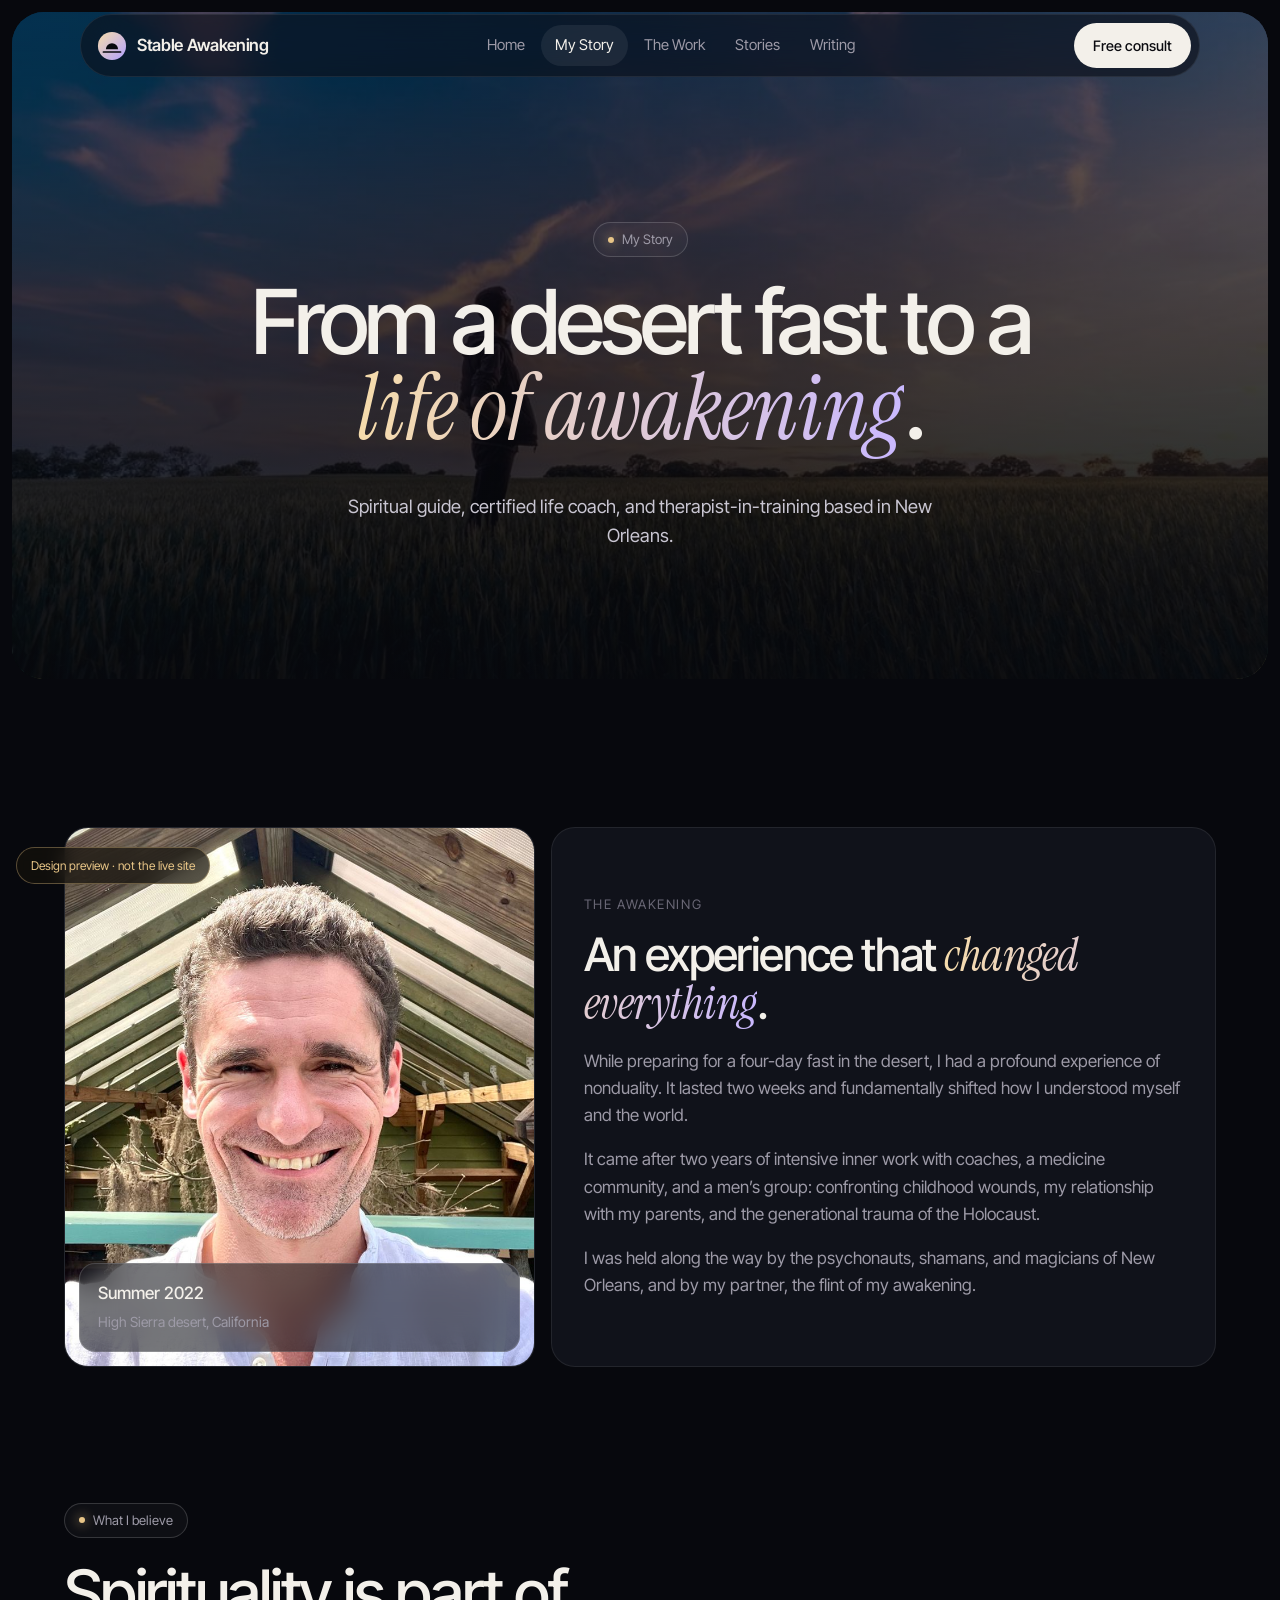
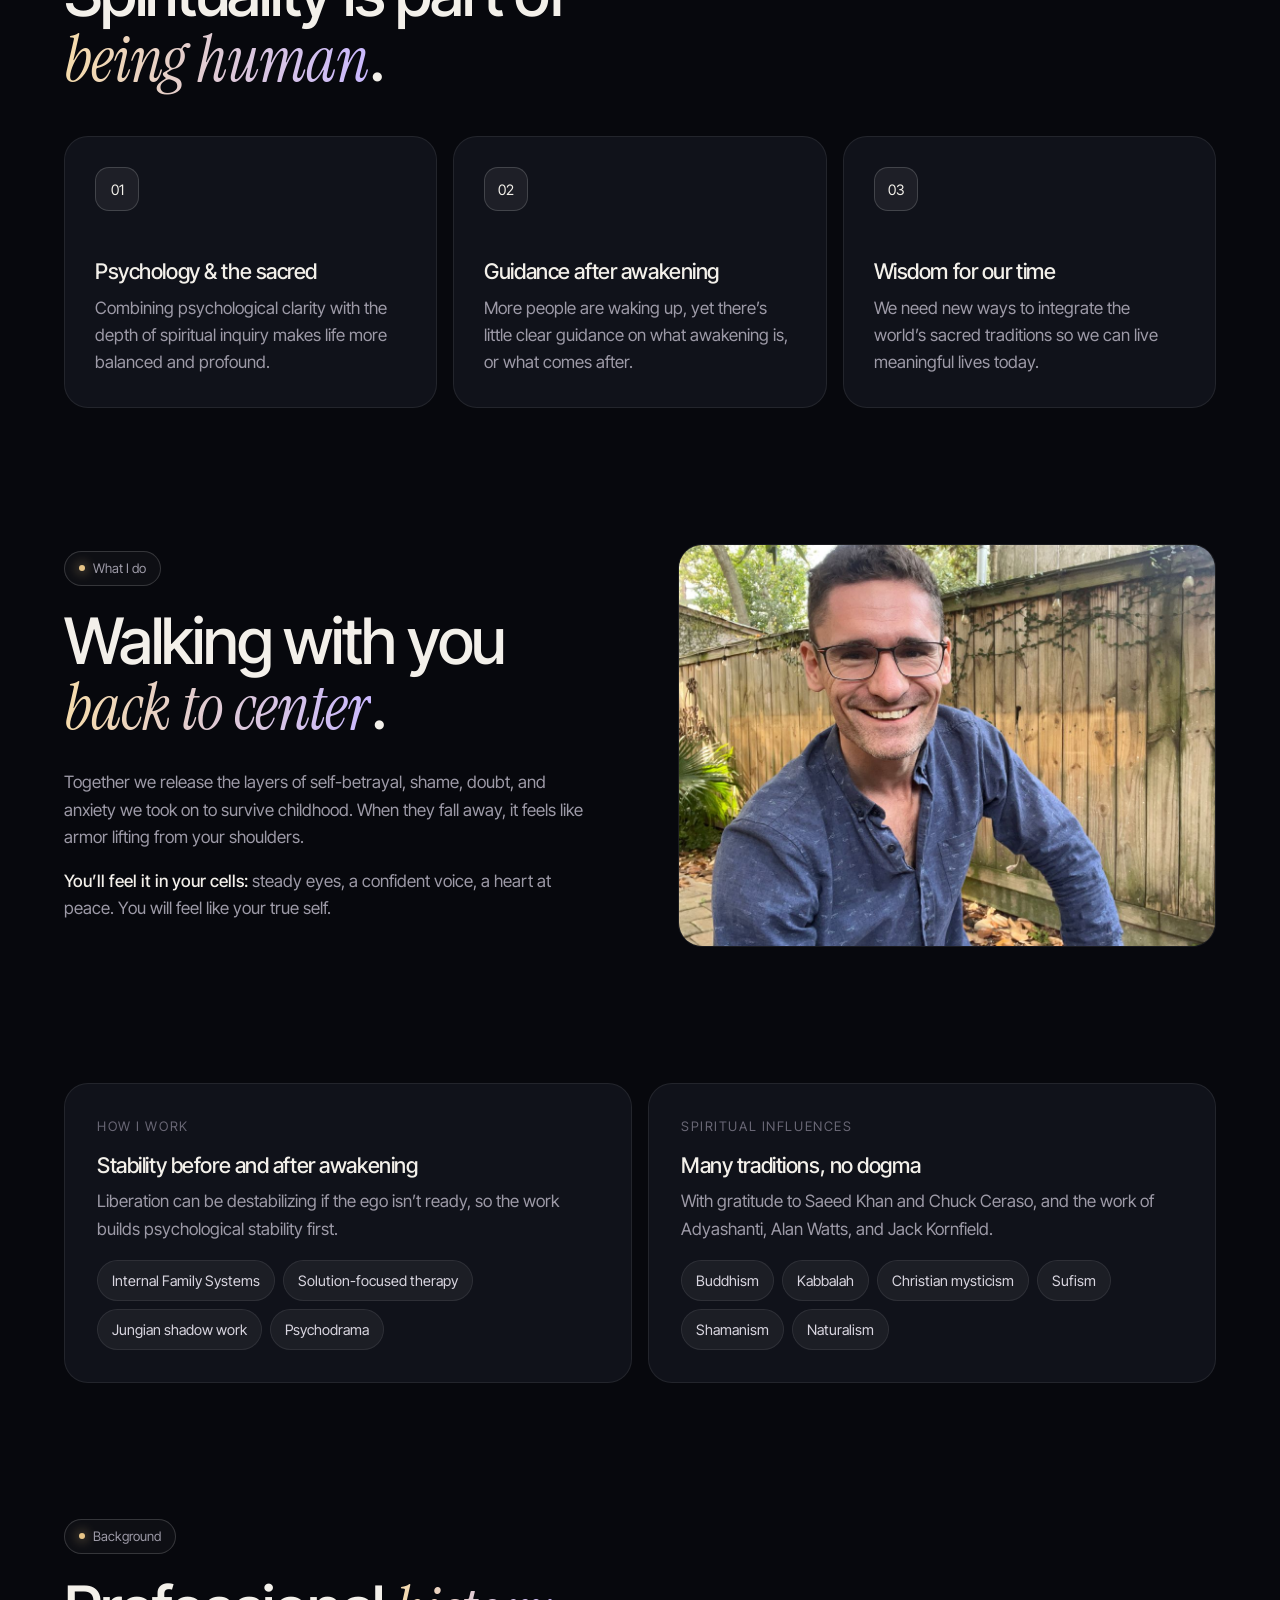
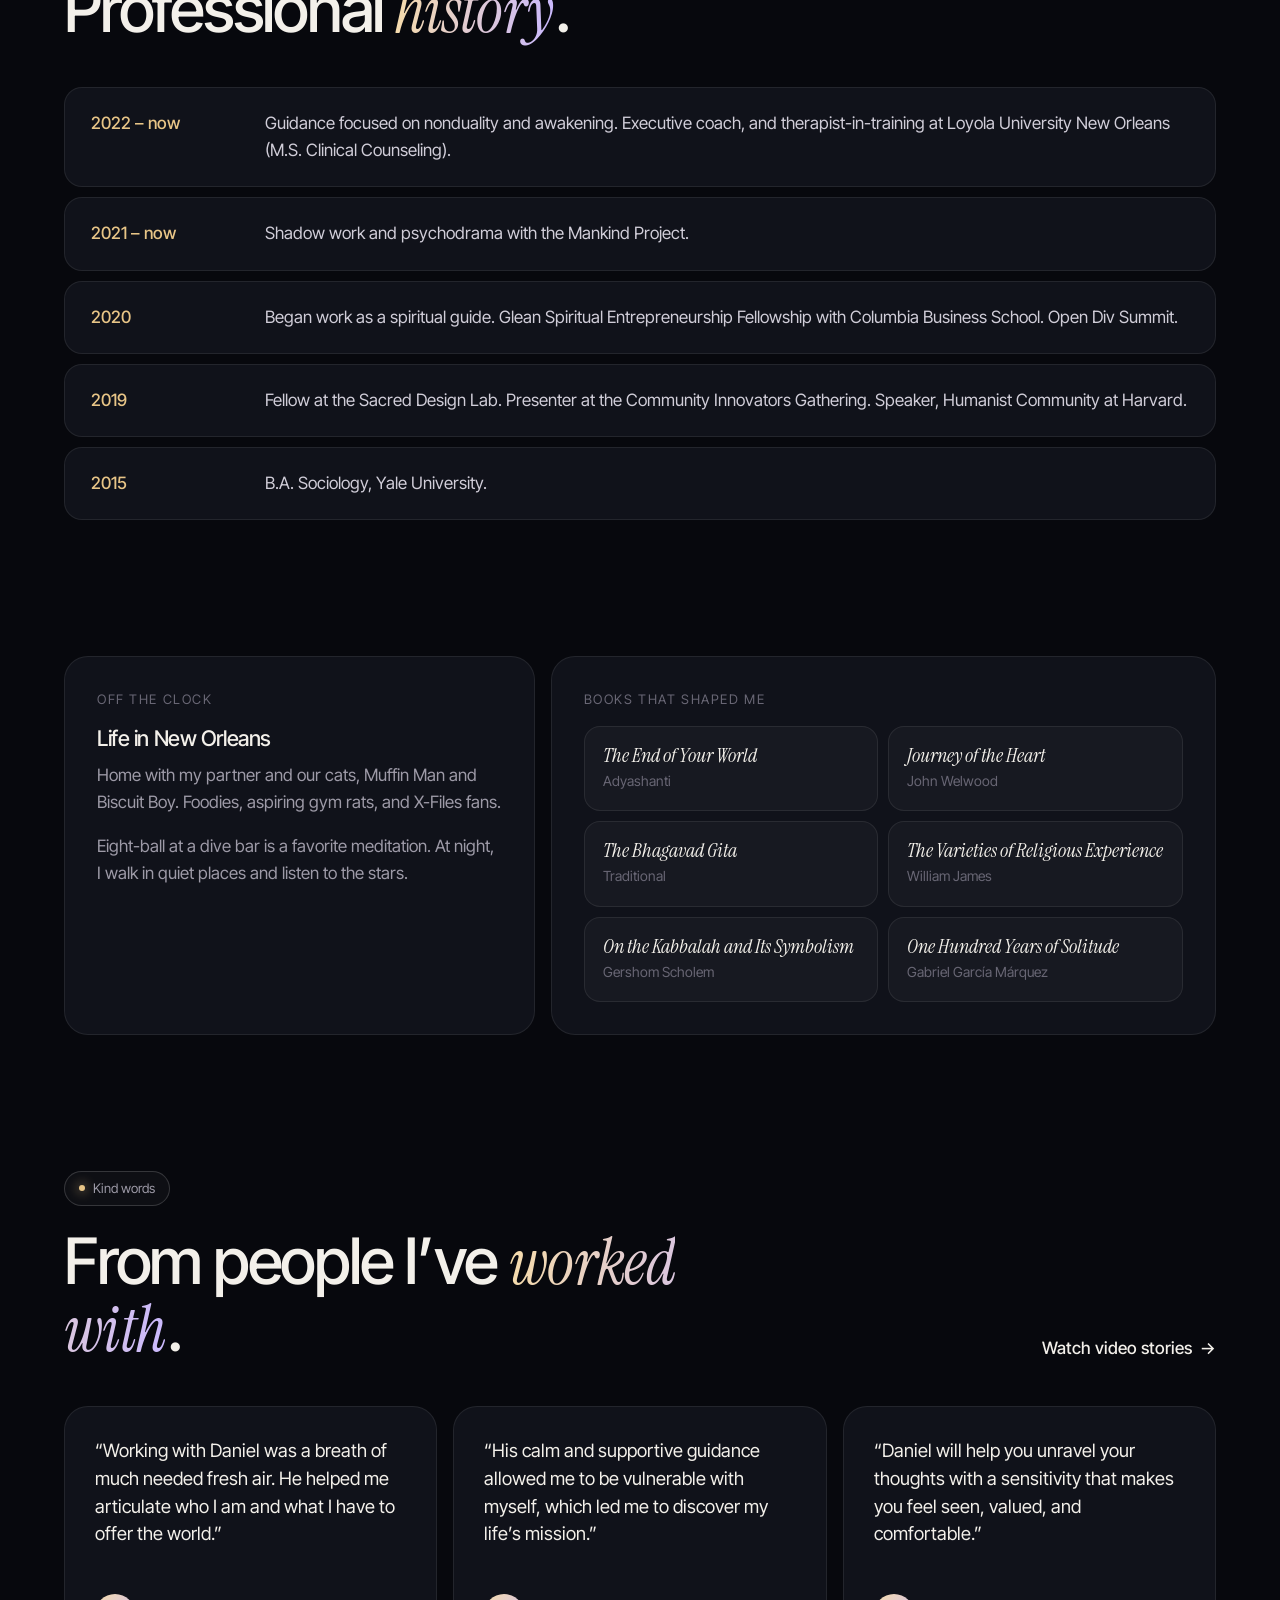
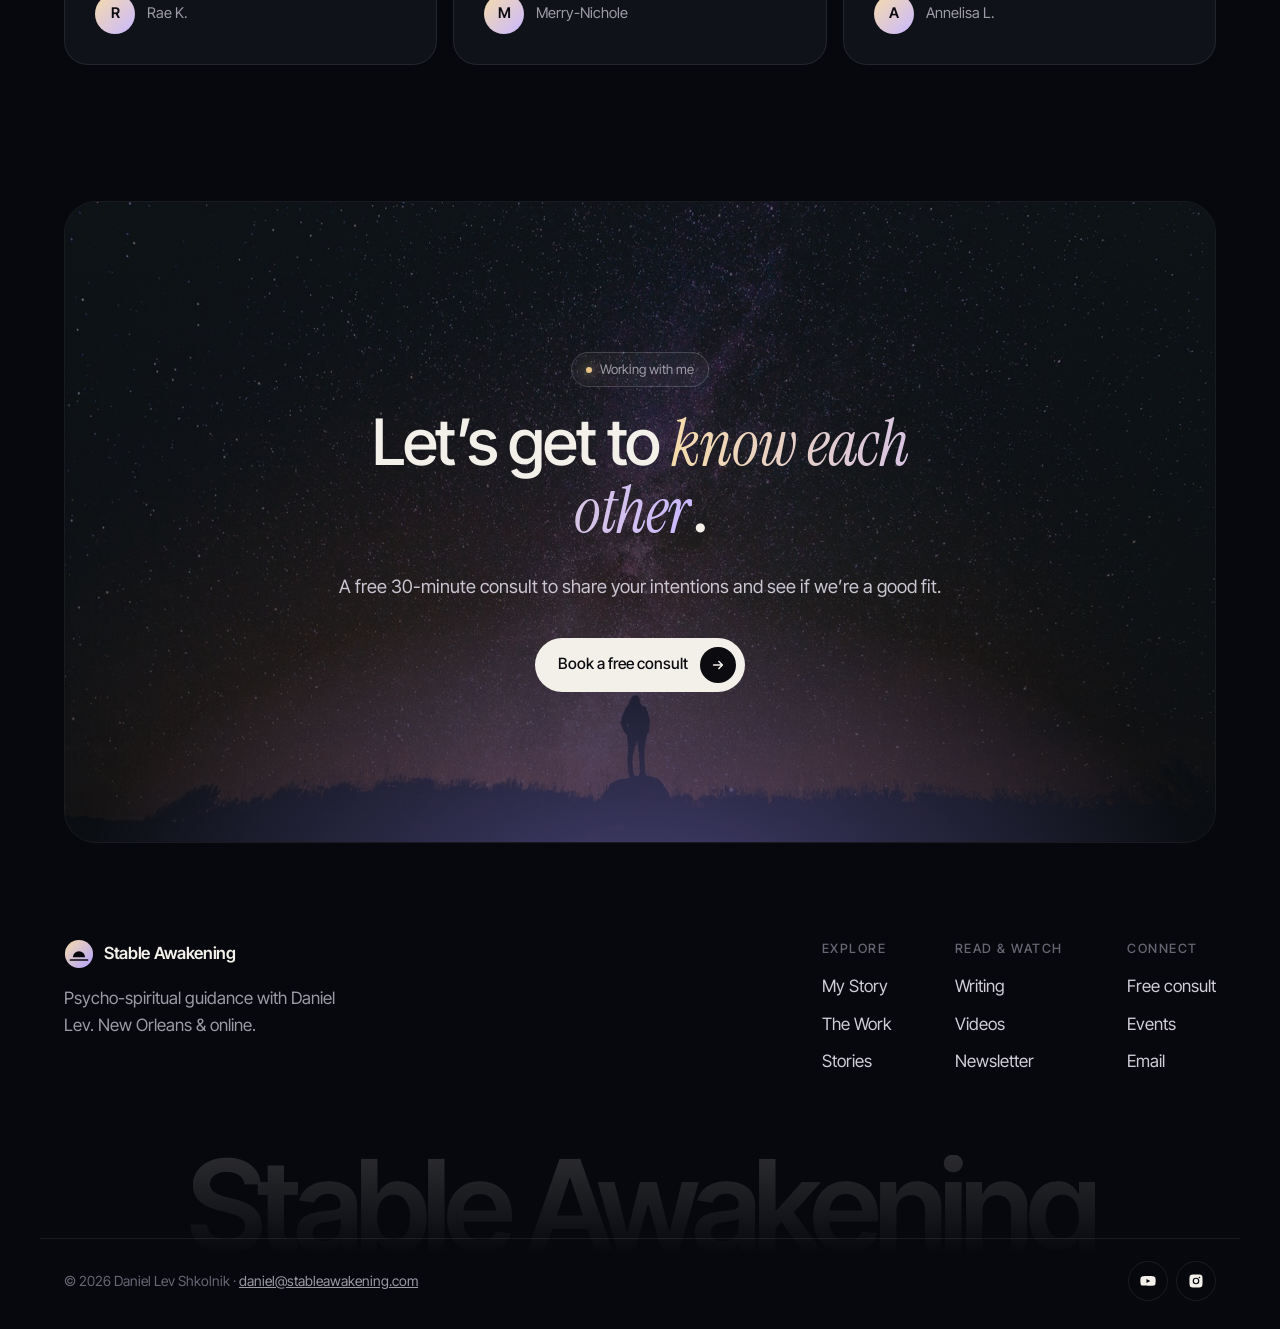
==== about.html @ c0b28ef3 "Stable Awakening redesign preview Co-Authored-By: Claude Opus 5 <noreply@anthropic.com>" ====
<!doctype html>
<html lang="en">
<head>
  <meta charset="utf-8">
  <meta name="viewport" content="width=device-width, initial-scale=1">
  <meta name="robots" content="noindex, nofollow">
  <title>My Story | Stable Awakening</title>
  <meta name="description" content="Daniel Lev’s path to awakening, what he believes, and how he works.">
  <link rel="icon" href="logo.svg" type="image/svg+xml">
  <link rel="preconnect" href="https://fonts.googleapis.com">
  <link rel="preconnect" href="https://fonts.gstatic.com" crossorigin>
  <link href="https://fonts.googleapis.com/css2?family=Instrument+Serif:ital@0;1&family=Inter+Tight:wght@400;500;600&display=swap" rel="stylesheet">
  <link rel="stylesheet" href="styles.css">
</head>
<body>
  <div class="preview-pill">Design preview · not the live site</div>

  <header class="nav-shell">
    <nav class="nav" aria-label="Main">
      <a class="logo" href="index.html" aria-label="Stable Awakening home">
        <svg viewBox="0 0 32 32" aria-hidden="true"><defs><linearGradient id="lg-h" x1="0" y1="0" x2="1" y2="1"><stop offset="0" stop-color="#f6dcaa"/><stop offset="1" stop-color="#b3a2ff"/></linearGradient></defs><circle cx="16" cy="16" r="15" fill="url(#lg-h)"/><path d="M9.5 19.5a6.5 6.5 0 0 1 13 0z" fill="#07080d"/><rect x="6" y="21.5" width="20" height="1.8" rx=".9" fill="#07080d"/></svg>
        <span>Stable Awakening</span>
      </a>
      <ul class="nav-links" id="nav-links">
        <li><a href="index.html">Home</a></li>
        <li><a href="about.html" aria-current="page">My Story</a></li>
        <li><a href="work.html">The Work</a></li>
        <li><a href="index.html#stories">Stories</a></li>
        <li><a href="https://www.stableawakening.com/blog">Writing</a></li>
        <li class="mobile-only"><a href="https://www.stableawakening.com/service-page/free-consult">Book a free consult</a></li>
      </ul>
      <div class="nav-actions">
        <a class="btn btn-light btn-sm nav-cta" href="https://www.stableawakening.com/service-page/free-consult">Free consult</a>
        <button class="menu-toggle" aria-expanded="false" aria-controls="nav-links" aria-label="Open menu"><span></span><span></span></button>
      </div>
    </nav>
  </header>

  <main>
    <section class="page-head">
      <div class="page-head-card">
        <img src="img/grass-field.jpg" alt="">
        <span class="kicker">My Story</span>
        <h1>From a desert fast to a <em>life of awakening</em>.</h1>
        <p class="lead">Spiritual guide, certified life coach, and therapist-in-training based in New Orleans.</p>
      </div>
    </section>

    <section class="section">
      <div class="wrap bento">
        <div class="tile photo span-5 reveal">
          <img src="img/daniel-smile.jpg" alt="Daniel Lev Shkolnik smiling">
          <div class="glass-label">
            <strong>Summer 2022</strong>
            <span>High Sierra desert, California</span>
          </div>
        </div>
        <div class="tile span-7 reveal" style="display:flex;flex-direction:column;justify-content:center">
          <span class="tile-label">The awakening</span>
          <h2 style="font-size:clamp(2rem,3.6vw,2.9rem)">An experience that <em>changed everything</em>.</h2>
          <p class="muted">While preparing for a four-day fast in the desert, I had a profound experience of nonduality. It lasted two weeks and fundamentally shifted how I understood myself and the world.</p>
          <p class="muted">It came after two years of intensive inner work with coaches, a medicine community, and a men’s group: confronting childhood wounds, my relationship with my parents, and the generational trauma of the Holocaust.</p>
          <p class="muted" style="margin:0">I was held along the way by the psychonauts, shamans, and magicians of New Orleans, and by my partner, the flint of my awakening.</p>
        </div>
      </div>
    </section>

    <section class="section" style="padding-top:0">
      <div class="wrap">
        <div class="section-head reveal">
          <div>
            <span class="kicker">What I believe</span>
            <h2>Spirituality is part of <em>being human</em>.</h2>
          </div>
        </div>
        <div class="cards reveal">
          <div class="card">
            <span class="step-num">01</span>
            <h3>Psychology &amp; the sacred</h3>
            <p>Combining psychological clarity with the depth of spiritual inquiry makes life more balanced and profound.</p>
          </div>
          <div class="card">
            <span class="step-num">02</span>
            <h3>Guidance after awakening</h3>
            <p>More people are waking up, yet there’s little clear guidance on what awakening is, or what comes after.</p>
          </div>
          <div class="card">
            <span class="step-num">03</span>
            <h3>Wisdom for our time</h3>
            <p>We need new ways to integrate the world’s sacred traditions so we can live meaningful lives today.</p>
          </div>
        </div>
      </div>
    </section>

    <section class="section" style="padding-top:0">
      <div class="wrap split reverse">
        <div class="reveal">
          <img class="round-img" src="img/daniel-garden.jpg" alt="Daniel Lev in a garden" loading="lazy" style="aspect-ratio:4/3">
        </div>
        <div class="reveal">
          <span class="kicker">What I do</span>
          <h2>Walking with you <em>back to center</em>.</h2>
          <p>Together we release the layers of self-betrayal, shame, doubt, and anxiety we took on to survive childhood. When they fall away, it feels like armor lifting from your shoulders.</p>
          <p><strong>You’ll feel it in your cells:</strong> steady eyes, a confident voice, a heart at peace. You will feel like your true self.</p>
        </div>
      </div>
    </section>

    <section class="section" style="padding-top:0">
      <div class="wrap bento">
        <div class="tile span-6 reveal">
          <span class="tile-label">How I work</span>
          <h3>Stability before and after awakening</h3>
          <p class="muted">Liberation can be destabilizing if the ego isn’t ready, so the work builds psychological stability first.</p>
          <div class="chips">
            <span class="chip">Internal Family Systems</span>
            <span class="chip">Solution-focused therapy</span>
            <span class="chip">Jungian shadow work</span>
            <span class="chip">Psychodrama</span>
          </div>
        </div>
        <div class="tile span-6 reveal">
          <span class="tile-label">Spiritual influences</span>
          <h3>Many traditions, no dogma</h3>
          <p class="muted">With gratitude to Saeed Khan and Chuck Ceraso, and the work of Adyashanti, Alan Watts, and Jack Kornfield.</p>
          <div class="chips">
            <span class="chip">Buddhism</span>
            <span class="chip">Kabbalah</span>
            <span class="chip">Christian mysticism</span>
            <span class="chip">Sufism</span>
            <span class="chip">Shamanism</span>
            <span class="chip">Naturalism</span>
          </div>
        </div>
      </div>
    </section>

    <section class="section" style="padding-top:0">
      <div class="wrap">
        <div class="section-head reveal">
          <div>
            <span class="kicker">Background</span>
            <h2>Professional <em>history</em>.</h2>
          </div>
        </div>
        <ul class="timeline reveal">
          <li><b>2022 – now</b><div>Guidance focused on nonduality and awakening. Executive coach, and therapist-in-training at Loyola University New Orleans (M.S. Clinical Counseling).</div></li>
          <li><b>2021 – now</b><div>Shadow work and psychodrama with the Mankind Project.</div></li>
          <li><b>2020</b><div>Began work as a spiritual guide. Glean Spiritual Entrepreneurship Fellowship with Columbia Business School. Open Div Summit.</div></li>
          <li><b>2019</b><div>Fellow at the Sacred Design Lab. Presenter at the Community Innovators Gathering. Speaker, Humanist Community at Harvard.</div></li>
          <li><b>2015</b><div>B.A. Sociology, Yale University.</div></li>
        </ul>
      </div>
    </section>

    <section class="section" style="padding-top:0">
      <div class="wrap bento">
        <div class="tile span-5 reveal">
          <span class="tile-label">Off the clock</span>
          <h3>Life in New Orleans</h3>
          <p class="muted">Home with my partner and our cats, Muffin Man and Biscuit Boy. Foodies, aspiring gym rats, and X-Files fans.</p>
          <p class="muted" style="margin:0">Eight-ball at a dive bar is a favorite meditation. At night, I walk in quiet places and listen to the stars.</p>
        </div>
        <div class="tile span-7 reveal">
          <span class="tile-label">Books that shaped me</span>
          <ul class="books">
            <li><em>The End of Your World</em><span>Adyashanti</span></li>
            <li><em>Journey of the Heart</em><span>John Welwood</span></li>
            <li><em>The Bhagavad Gita</em><span>Traditional</span></li>
            <li><em>The Varieties of Religious Experience</em><span>William James</span></li>
            <li><em>On the Kabbalah and Its Symbolism</em><span>Gershom Scholem</span></li>
            <li><em>One Hundred Years of Solitude</em><span>Gabriel García Márquez</span></li>
          </ul>
        </div>
      </div>
    </section>

    <section class="section" style="padding-top:0">
      <div class="wrap">
        <div class="section-head reveal">
          <div>
            <span class="kicker">Kind words</span>
            <h2>From people I’ve <em>worked with</em>.</h2>
          </div>
          <a class="text-link" href="index.html#stories">Watch video stories</a>
        </div>
        <div class="cards reveal">
          <div class="card quote-card"><p>“Working with Daniel was a breath of much needed fresh air. He helped me articulate who I am and what I have to offer the world.”</p><cite><span class="avatar">R</span>Rae K.</cite></div>
          <div class="card quote-card"><p>“His calm and supportive guidance allowed me to be vulnerable with myself, which led me to discover my life’s mission.”</p><cite><span class="avatar">M</span>Merry-Nichole</cite></div>
          <div class="card quote-card"><p>“Daniel will help you unravel your thoughts with a sensitivity that makes you feel seen, valued, and comfortable.”</p><cite><span class="avatar">A</span>Annelisa L.</cite></div>
        </div>
      </div>
    </section>

    <section class="wrap">
      <div class="cta reveal">
        <img src="img/hero-night.jpg" alt="" loading="lazy">
        <span class="kicker">Working with me</span>
        <h2>Let’s get to <em>know each other</em>.</h2>
        <p class="lead" style="margin:0 auto 36px;color:#c9c6d2">A free 30-minute consult to share your intentions and see if we’re a good fit.</p>
        <div class="btn-row">
          <a class="btn btn-light" href="https://www.stableawakening.com/service-page/free-consult">Book a free consult <span class="arr"><svg viewBox="0 0 16 16" fill="none" stroke="currentColor" stroke-width="1.8" stroke-linecap="round" stroke-linejoin="round"><path d="M3 8h10M9 4l4 4-4 4"/></svg></span></a>
        </div>
      </div>
    </section>
  </main>

  <footer class="footer">
    <div class="wrap">
      <div class="footer-top">
        <div>
          <a class="logo" href="index.html">
            <svg viewBox="0 0 32 32" aria-hidden="true"><defs><linearGradient id="lg-f" x1="0" y1="0" x2="1" y2="1"><stop offset="0" stop-color="#f6dcaa"/><stop offset="1" stop-color="#b3a2ff"/></linearGradient></defs><circle cx="16" cy="16" r="15" fill="url(#lg-f)"/><path d="M9.5 19.5a6.5 6.5 0 0 1 13 0z" fill="#07080d"/><rect x="6" y="21.5" width="20" height="1.8" rx=".9" fill="#07080d"/></svg>
            <span>Stable Awakening</span>
          </a>
          <p>Psycho-spiritual guidance with Daniel Lev. New Orleans &amp; online.</p>
        </div>
        <div class="footer-cols">
          <div>
            <h4>Explore</h4>
            <ul>
              <li><a href="about.html">My Story</a></li>
              <li><a href="work.html">The Work</a></li>
              <li><a href="index.html#stories">Stories</a></li>
            </ul>
          </div>
          <div>
            <h4>Read &amp; watch</h4>
            <ul>
              <li><a href="https://www.stableawakening.com/blog">Writing</a></li>
              <li><a href="https://www.stableawakening.com/videos">Videos</a></li>
              <li><a href="https://www.stableawakening.com/newsletter">Newsletter</a></li>
            </ul>
          </div>
          <div>
            <h4>Connect</h4>
            <ul>
              <li><a href="https://www.stableawakening.com/service-page/free-consult">Free consult</a></li>
              <li><a href="https://www.stableawakening.com/events">Events</a></li>
              <li><a href="mailto:daniel@stableawakening.com">Email</a></li>
            </ul>
          </div>
        </div>
      </div>
    </div>
    <div class="footer-word" aria-hidden="true">Stable Awakening</div>
    <div class="wrap footer-bottom">
      <span>© <span data-year>2026</span> Daniel Lev Shkolnik · <a href="mailto:daniel@stableawakening.com">daniel@stableawakening.com</a></span>
      <div class="socials">
        <a href="https://www.youtube.com/channel/UC90-I1f3V9iuORmHFvdOVnQ" aria-label="YouTube"><svg viewBox="0 0 24 24"><path d="M23 7.2a3 3 0 0 0-2.1-2.1C19 4.6 12 4.6 12 4.6s-7 0-8.9.5A3 3 0 0 0 1 7.2 31 31 0 0 0 .5 12a31 31 0 0 0 .5 4.8 3 3 0 0 0 2.1 2.1c1.9.5 8.9.5 8.9.5s7 0 8.9-.5a3 3 0 0 0 2.1-2.1 31 31 0 0 0 .5-4.8 31 31 0 0 0-.5-4.8zM9.7 15V9l5.8 3z"/></svg></a>
        <a href="https://www.instagram.com/stableawakening/" aria-label="Instagram"><svg viewBox="0 0 24 24"><path d="M12 2.2c3.2 0 3.6 0 4.8.1 3.3.1 4.8 1.7 4.9 4.9.1 1.3.1 1.6.1 4.8s0 3.6-.1 4.8c-.1 3.2-1.7 4.8-4.9 4.9-1.3.1-1.6.1-4.8.1s-3.6 0-4.8-.1c-3.3-.1-4.8-1.7-4.9-4.9C2.2 15.6 2.2 15.2 2.2 12s0-3.6.1-4.8C2.4 3.9 3.9 2.4 7.2 2.3 8.4 2.2 8.8 2.2 12 2.2zM12 7a5 5 0 1 0 0 10 5 5 0 0 0 0-10zm0 8.2a3.2 3.2 0 1 1 0-6.4 3.2 3.2 0 0 1 0 6.4zm5.2-9.6a1.2 1.2 0 1 0 0 2.4 1.2 1.2 0 0 0 0-2.4z"/></svg></a>
      </div>
    </div>
  </footer>
  <script src="main.js"></script>
</body>
</html>
---- styles.css ----
:root {
  --bg: #07080d;
  --card: #10121a;
  --card-2: #151824;
  --border: rgba(255, 255, 255, 0.08);
  --border-2: rgba(255, 255, 255, 0.16);
  --text: #f3f0ea;
  --muted: #9d9aa7;
  --dim: #686674;
  --gold: #e8c587;
  --violet: #9d8cff;
  --r-xl: 32px;
  --r-lg: 24px;
  --r: 18px;
  --max: 1200px;
  --sans: "Inter Tight", "Inter", system-ui, -apple-system, "Segoe UI", sans-serif;
  --serif: "Instrument Serif", Georgia, "Times New Roman", serif;
}

*, *::before, *::after { box-sizing: border-box; }
html { scroll-behavior: smooth; }
body {
  margin: 0;
  background: var(--bg);
  color: var(--text);
  font-family: var(--sans);
  font-size: 17px;
  line-height: 1.6;
  -webkit-font-smoothing: antialiased;
  overflow-x: hidden;
}
img { max-width: 100%; display: block; }
a { color: inherit; }
ul { margin: 0; padding: 0; list-style: none; }

h1, h2, h3 { font-weight: 500; letter-spacing: -0.035em; line-height: 1.02; margin: 0 0 0.45em; }
h1 { font-size: clamp(3rem, 8vw, 6.4rem); letter-spacing: -0.05em; line-height: 0.95; }
h2 { font-size: clamp(2.3rem, 5vw, 4rem); }
h3 { font-size: 1.35rem; letter-spacing: -0.02em; line-height: 1.2; }
p { margin: 0 0 1em; }
h1 em, h2 em, h3 em, .quote em {
  font-family: var(--serif);
  font-style: italic;
  font-weight: 400;
  letter-spacing: -0.01em;
  background: linear-gradient(95deg, #f6dcaa, #c9b8ff);
  -webkit-background-clip: text;
  background-clip: text;
  color: transparent;
  padding-right: 0.02em;
}
.hero .kicker { background: rgba(255, 255, 255, 0.07); backdrop-filter: blur(12px); -webkit-backdrop-filter: blur(12px); color: #dcd8e4; }

.wrap { max-width: var(--max); margin: 0 auto; padding-inline: 24px; }
.section { padding-block: clamp(72px, 11vw, 136px); }
.lead { font-size: 1.15rem; color: var(--muted); max-width: 38rem; }
.muted { color: var(--muted); }
.center { text-align: center; }
.center .lead { margin-inline: auto; }

.kicker {
  display: inline-flex;
  align-items: center;
  gap: 8px;
  padding: 6px 14px;
  border-radius: 999px;
  border: 1px solid var(--border-2);
  background: rgba(255, 255, 255, 0.03);
  font-size: 0.82rem;
  color: var(--muted);
  margin-bottom: 22px;
}
.kicker::before { content: ""; width: 6px; height: 6px; border-radius: 50%; background: var(--gold); box-shadow: 0 0 12px var(--gold); }

/* Preview pill */
.preview-pill {
  position: fixed;
  left: 16px;
  bottom: 16px;
  z-index: 60;
  font-size: 12px;
  padding: 8px 14px;
  border-radius: 999px;
  background: rgba(20, 18, 12, 0.7);
  border: 1px solid rgba(232, 197, 135, 0.35);
  color: var(--gold);
  backdrop-filter: blur(10px);
  -webkit-backdrop-filter: blur(10px);
}

/* Nav */
.nav-shell { position: fixed; top: 14px; left: 0; right: 0; z-index: 50; padding-inline: 16px; }
.nav {
  position: relative;
  max-width: 1120px;
  margin: 0 auto;
  display: flex;
  align-items: center;
  justify-content: space-between;
  gap: 16px;
  padding: 8px 8px 8px 16px;
  border-radius: 999px;
  background: rgba(13, 15, 22, 0.62);
  border: 1px solid var(--border);
  backdrop-filter: blur(18px) saturate(140%);
  -webkit-backdrop-filter: blur(18px) saturate(140%);
}
.logo { display: flex; align-items: center; gap: 10px; text-decoration: none; }
.logo svg { width: 30px; height: 30px; flex: none; }
.logo span { font-weight: 600; font-size: 1.05rem; letter-spacing: -0.02em; white-space: nowrap; }
.nav-links { display: flex; align-items: center; gap: 2px; font-size: 0.93rem; }
.nav-links a { display: block; padding: 9px 14px; border-radius: 999px; text-decoration: none; color: var(--muted); transition: color 0.2s, background 0.2s; }
.nav-links a:hover, .nav-links a[aria-current="page"] { color: var(--text); background: rgba(255, 255, 255, 0.07); }
.nav-links .mobile-only { display: none; }
.nav-actions { display: flex; align-items: center; gap: 8px; }
.menu-toggle {
  display: none;
  width: 44px;
  height: 44px;
  border-radius: 50%;
  border: 1px solid var(--border-2);
  background: transparent;
  cursor: pointer;
  padding: 0;
  place-items: center;
}
.menu-toggle span { display: block; width: 16px; height: 1.5px; background: var(--text); margin: 4px auto; transition: transform 0.25s; }
.menu-toggle[aria-expanded="true"] span:first-child { transform: translateY(2.75px) rotate(45deg); }
.menu-toggle[aria-expanded="true"] span:last-child { transform: translateY(-2.75px) rotate(-45deg); }

/* Buttons */
.btn {
  display: inline-flex;
  align-items: center;
  gap: 12px;
  padding: 8px 8px 8px 22px;
  border-radius: 999px;
  font-weight: 500;
  font-size: 0.97rem;
  text-decoration: none;
  border: 1px solid transparent;
  transition: transform 0.2s, background 0.2s, box-shadow 0.2s;
  white-space: nowrap;
}
.btn .arr {
  width: 36px;
  height: 36px;
  border-radius: 50%;
  display: grid;
  place-items: center;
  transition: transform 0.25s;
}
.btn .arr svg { width: 14px; height: 14px; }
.btn:hover .arr { transform: translateX(3px); }
.btn-light { background: var(--text); color: #0b0b10; }
.btn-light .arr { background: #0b0b10; color: var(--text); }
.btn-light:hover { box-shadow: 0 10px 40px -8px rgba(232, 197, 135, 0.45); }
.btn-glass { background: rgba(255, 255, 255, 0.06); border-color: var(--border-2); color: var(--text); backdrop-filter: blur(12px); -webkit-backdrop-filter: blur(12px); }
.btn-glass .arr { background: rgba(255, 255, 255, 0.1); }
.btn-glass:hover { background: rgba(255, 255, 255, 0.11); }
.btn-sm { padding: 10px 18px; font-size: 0.9rem; }
.btn-row { display: flex; flex-wrap: wrap; gap: 12px; }
.center .btn-row { justify-content: center; }
.text-link { display: inline-flex; align-items: center; gap: 8px; color: var(--text); text-decoration: none; font-weight: 500; }
.text-link::after { content: "→"; transition: transform 0.2s; }
.text-link:hover::after { transform: translateX(4px); }

/* Hero */
.hero { padding: 12px; }
.hero-card {
  position: relative;
  min-height: calc(100svh - 24px);
  border-radius: var(--r-xl);
  overflow: hidden;
  display: flex;
  flex-direction: column;
  align-items: center;
  text-align: center;
  padding: 130px 24px 28px;
  isolation: isolate;
}
.hero-card > img {
  position: absolute;
  inset: 0;
  width: 100%;
  height: 100%;
  object-fit: cover;
  z-index: -2;
  animation: drift 26s ease-in-out infinite alternate;
}
.hero-card::after {
  content: "";
  position: absolute;
  inset: 0;
  z-index: -1;
  background:
    radial-gradient(60% 50% at 50% 40%, rgba(7, 8, 13, 0) 0%, rgba(7, 8, 13, 0.5) 100%),
    linear-gradient(180deg, rgba(7, 8, 13, 0.35) 0%, rgba(7, 8, 13, 0.1) 40%, rgba(7, 8, 13, 0.85) 100%);
}
@keyframes drift { from { transform: scale(1.04); } to { transform: scale(1.14) translateY(-14px); } }
.hero-inner { margin-block: auto; max-width: 980px; display: flex; flex-direction: column; align-items: center; }
.badge {
  display: inline-flex;
  align-items: center;
  gap: 10px;
  padding: 7px 16px 7px 8px;
  border-radius: 999px;
  background: rgba(255, 255, 255, 0.07);
  border: 1px solid var(--border-2);
  backdrop-filter: blur(12px);
  -webkit-backdrop-filter: blur(12px);
  font-size: 0.88rem;
  color: #dcd8e4;
  margin-bottom: 28px;
}
.badge b { font-weight: 500; background: var(--text); color: #0b0b10; border-radius: 999px; padding: 2px 10px; font-size: 0.78rem; }
.hero .lead { color: #c9c6d2; font-size: clamp(1.05rem, 1.6vw, 1.25rem); margin: 8px auto 34px; }
.hero .btn-row { justify-content: center; }
.hero-stats {
  width: 100%;
  max-width: 980px;
  margin-top: 56px;
  display: grid;
  grid-template-columns: repeat(3, 1fr);
  gap: 1px;
  border-radius: 20px;
  overflow: hidden;
  background: var(--border);
  border: 1px solid var(--border);
}
.hero-stats div { background: rgba(9, 10, 16, 0.6); backdrop-filter: blur(14px); -webkit-backdrop-filter: blur(14px); padding: 18px 22px; text-align: left; }
.hero-stats strong { display: block; font-weight: 500; }
.hero-stats span { font-size: 0.87rem; color: var(--muted); }

/* Page head (inner pages) */
.page-head { padding: 12px; }
.page-head-card {
  position: relative;
  border-radius: var(--r-xl);
  overflow: hidden;
  padding: clamp(150px, 20vw, 210px) 24px clamp(72px, 9vw, 110px);
  text-align: center;
  isolation: isolate;
}
.page-head-card > img { position: absolute; inset: 0; width: 100%; height: 100%; object-fit: cover; z-index: -2; opacity: 0.75; }
.page-head-card::after { content: ""; position: absolute; inset: 0; z-index: -1; background: linear-gradient(180deg, rgba(7, 8, 13, 0.45), rgba(7, 8, 13, 0.92)); }
.page-head h1 { font-size: clamp(2.8rem, 7vw, 5.6rem); max-width: 15ch; margin-inline: auto; }
.page-head .lead { margin-inline: auto; color: #c9c6d2; }

/* Logo marquee */
.logos { padding-block: 72px 16px; }
.logos-label { text-align: center; color: var(--dim); font-size: 0.88rem; margin-bottom: 26px; }
.marquee {
  overflow: hidden;
  -webkit-mask-image: linear-gradient(90deg, transparent, #000 12%, #000 88%, transparent);
  mask-image: linear-gradient(90deg, transparent, #000 12%, #000 88%, transparent);
}
.marquee-track { display: flex; gap: 16px; width: max-content; animation: scroll 42s linear infinite; }
.marquee:hover .marquee-track { animation-play-state: paused; }
@keyframes scroll { to { transform: translateX(calc(-50% - 8px)); } }
.logo-tile {
  flex: none;
  width: 184px;
  height: 100px;
  border-radius: 22px;
  background: #fff;
  display: grid;
  place-items: center;
  padding: 14px 24px;
  box-shadow: inset 0 0 0 1px rgba(0, 0, 0, 0.04);
}
.logo-tile img { max-height: 68px; max-width: 100%; object-fit: contain; }

/* Section head */
.section-head { display: flex; justify-content: space-between; align-items: flex-end; gap: 24px; flex-wrap: wrap; margin-bottom: 44px; }
.section-head h2 { margin: 0; max-width: 16ch; }

/* Bento */
.bento { display: grid; grid-template-columns: repeat(12, 1fr); gap: 16px; }
.tile {
  position: relative;
  background: var(--card);
  border: 1px solid var(--border);
  border-radius: var(--r-lg);
  padding: 32px;
  overflow: hidden;
}
.tile.photo { padding: 0; min-height: 540px; }
.tile.photo > img { position: absolute; inset: 0; width: 100%; height: 100%; object-fit: cover; }
.span-3 { grid-column: span 3; }
.span-4 { grid-column: span 4; }
.span-5 { grid-column: span 5; }
.span-6 { grid-column: span 6; }
.span-7 { grid-column: span 7; }
.row-2 { grid-row: span 2; }
.glass-label {
  position: absolute;
  left: 14px;
  right: 14px;
  bottom: 14px;
  padding: 16px 18px;
  border-radius: 16px;
  background: rgba(10, 11, 17, 0.55);
  border: 1px solid var(--border-2);
  backdrop-filter: blur(16px);
  -webkit-backdrop-filter: blur(16px);
}
.glass-label strong { display: block; font-weight: 500; }
.glass-label span { font-size: 0.87rem; color: var(--muted); }
.quote { font-size: clamp(1.45rem, 2.5vw, 2.1rem); line-height: 1.25; letter-spacing: -0.025em; margin-bottom: 1.2em; }
.tile-label { font-size: 0.82rem; color: var(--dim); text-transform: uppercase; letter-spacing: 0.12em; margin-bottom: 16px; display: block; }
.chips { display: flex; flex-wrap: wrap; gap: 8px; }
.chip { padding: 8px 14px; border-radius: 999px; background: rgba(255, 255, 255, 0.05); border: 1px solid var(--border); font-size: 0.9rem; color: #d9d6e0; }
.tile.glow {
  background:
    radial-gradient(120% 90% at 100% 0%, rgba(157, 140, 255, 0.45), transparent 60%),
    radial-gradient(100% 80% at 0% 100%, rgba(232, 197, 135, 0.32), transparent 60%),
    var(--card-2);
  text-decoration: none;
  display: flex;
  flex-direction: column;
  justify-content: space-between;
  gap: 24px;
  transition: transform 0.25s;
}
.tile.glow:hover { transform: translateY(-3px); }
.big-num { font-size: clamp(3rem, 5vw, 4.2rem); font-weight: 500; letter-spacing: -0.05em; line-height: 1; }
.tile.glow .arr-circle { align-self: flex-end; width: 48px; height: 48px; border-radius: 50%; background: var(--text); color: #0b0b10; display: grid; place-items: center; }

/* Carousel */
.carousel-controls { display: flex; align-items: center; gap: 10px; }
.icon-btn {
  width: 48px;
  height: 48px;
  border-radius: 50%;
  border: 1px solid var(--border-2);
  background: transparent;
  color: var(--text);
  display: grid;
  place-items: center;
  cursor: pointer;
  transition: background 0.2s;
}
.icon-btn:hover { background: rgba(255, 255, 255, 0.08); }
.icon-btn svg { width: 16px; height: 16px; }
.carousel {
  display: grid;
  grid-auto-flow: column;
  grid-auto-columns: minmax(280px, 370px);
  gap: 16px;
  overflow-x: auto;
  scroll-snap-type: x mandatory;
  scrollbar-width: none;
  padding-bottom: 4px;
}
.carousel::-webkit-scrollbar { display: none; }
.video-card {
  scroll-snap-align: start;
  display: block;
  text-decoration: none;
  border-radius: var(--r-lg);
  overflow: hidden;
  background: var(--card);
  border: 1px solid var(--border);
  transition: border-color 0.25s;
}
.video-card:hover { border-color: var(--border-2); }
.video-thumb { position: relative; aspect-ratio: 4 / 3; overflow: hidden; margin: 8px; border-radius: 18px; }
.video-thumb img { width: 100%; height: 100%; object-fit: cover; transition: transform 0.6s; }
.video-card:hover .video-thumb img { transform: scale(1.06); }
.play {
  position: absolute;
  top: 50%;
  left: 50%;
  translate: -50% -50%;
  width: 62px;
  height: 62px;
  border-radius: 50%;
  background: rgba(255, 255, 255, 0.2);
  border: 1px solid rgba(255, 255, 255, 0.4);
  backdrop-filter: blur(10px);
  -webkit-backdrop-filter: blur(10px);
  display: grid;
  place-items: center;
  transition: transform 0.25s, background 0.25s;
}
.video-card:hover .play { transform: scale(1.08); background: rgba(255, 255, 255, 0.35); }
.play svg { width: 20px; margin-left: 3px; fill: #fff; }
.video-body { display: flex; justify-content: space-between; align-items: center; gap: 12px; padding: 10px 20px 18px; }
.video-body strong { font-family: var(--serif); font-style: italic; font-weight: 400; font-size: 1.4rem; line-height: 1.2; }
.duration { font-size: 0.8rem; color: var(--muted); border: 1px solid var(--border); border-radius: 999px; padding: 3px 10px; flex: none; }

/* From -> To */
.shift { display: grid; grid-template-columns: 1fr 1.15fr; gap: clamp(36px, 6vw, 80px); align-items: start; }
.shift-intro { position: sticky; top: 120px; }
.shift-list { background: var(--card); border: 1px solid var(--border); border-radius: var(--r-lg); padding: 8px; }
.shift-row { display: grid; grid-template-columns: 1fr 32px 1fr; align-items: center; gap: 16px; padding: 15px 20px; border-radius: 16px; transition: background 0.2s; }
.shift-row:hover { background: rgba(255, 255, 255, 0.04); }
.shift-row.head { font-size: 0.78rem; text-transform: uppercase; letter-spacing: 0.12em; color: var(--dim); padding-block: 14px 8px; }
.shift-row.head:hover { background: none; }
.from { color: var(--dim); text-decoration: line-through; text-decoration-color: rgba(255, 255, 255, 0.18); }
.to { font-weight: 500; }
.shift-arrow { width: 32px; height: 32px; border-radius: 50%; background: rgba(232, 197, 135, 0.12); color: var(--gold); display: grid; place-items: center; }
.shift-arrow svg { width: 12px; height: 12px; }

/* Cards */
.cards { display: grid; grid-template-columns: repeat(3, 1fr); gap: 16px; }
.cards.two { grid-template-columns: repeat(2, 1fr); }
.card { background: var(--card); border: 1px solid var(--border); border-radius: var(--r-lg); padding: 30px; }
.card p:last-child { margin-bottom: 0; }
.card p { color: var(--muted); }
.step-num {
  display: inline-grid;
  place-items: center;
  width: 44px;
  height: 44px;
  border-radius: 14px;
  background: rgba(255, 255, 255, 0.06);
  border: 1px solid var(--border-2);
  font-size: 0.9rem;
  margin-bottom: 48px;
}
.card.with-img { padding: 8px; }
.card.with-img img { width: 100%; aspect-ratio: 16 / 10; object-fit: cover; border-radius: 18px; }
.card.with-img .card-body { padding: 22px 22px 20px; }
.checks { display: grid; gap: 12px; }
.checks li { display: flex; gap: 12px; color: #d9d6e0; }
.checks li::before {
  content: "";
  flex: none;
  width: 20px;
  height: 20px;
  margin-top: 3px;
  border-radius: 50%;
  background: rgba(232, 197, 135, 0.14) url("data:image/svg+xml,%3Csvg xmlns='http://www.w3.org/2000/svg' viewBox='0 0 20 20'%3E%3Cpath d='M6 10.5l2.5 2.5L14 7.5' fill='none' stroke='%23e8c587' stroke-width='1.8' stroke-linecap='round' stroke-linejoin='round'/%3E%3C/svg%3E") center / 20px no-repeat;
}

/* Split */
.split { display: grid; grid-template-columns: 1fr 1fr; gap: clamp(36px, 6vw, 80px); align-items: center; }
.split.reverse > :first-child { order: 2; }
.round-img { width: 100%; border-radius: var(--r-lg); object-fit: cover; border: 1px solid var(--border); }
.split p { color: var(--muted); }
.split p strong { color: var(--text); font-weight: 500; }

/* Timeline */
.timeline { display: grid; gap: 10px; }
.timeline li { display: grid; grid-template-columns: 150px 1fr; gap: 24px; align-items: baseline; padding: 22px 26px; background: var(--card); border: 1px solid var(--border); border-radius: var(--r); }
.timeline b { font-weight: 500; color: var(--gold); }
.timeline div { color: #d0cdd8; }

/* Books */
.books { display: grid; grid-template-columns: repeat(2, 1fr); gap: 10px; }
.books li { padding: 16px 18px; border-radius: 16px; background: rgba(255, 255, 255, 0.03); border: 1px solid var(--border); }
.books em { font-family: var(--serif); font-size: 1.25rem; display: block; line-height: 1.2; }
.books span { color: var(--dim); font-size: 0.87rem; }

/* Quotes */
.quote-card { display: flex; flex-direction: column; justify-content: space-between; gap: 28px; }
.quote-card p { color: var(--text); font-size: 1.15rem; line-height: 1.5; }
.quote-card cite { font-style: normal; display: flex; align-items: center; gap: 12px; color: var(--muted); font-size: 0.92rem; }
.avatar { width: 40px; height: 40px; border-radius: 50%; display: grid; place-items: center; font-weight: 600; color: #0b0b10; background: linear-gradient(135deg, #f6dcaa, #c9b8ff); }

/* FAQ */
.faq { max-width: 860px; margin: 0 auto; display: grid; gap: 10px; }
.faq details { background: var(--card); border: 1px solid var(--border); border-radius: var(--r); padding: 0 24px; transition: border-color 0.2s; }
.faq details[open] { border-color: var(--border-2); }
.faq summary { cursor: pointer; list-style: none; padding: 22px 0; font-size: 1.1rem; font-weight: 500; display: flex; justify-content: space-between; align-items: center; gap: 16px; }
.faq summary::-webkit-details-marker { display: none; }
.faq summary::after {
  content: "+";
  flex: none;
  width: 32px;
  height: 32px;
  border-radius: 50%;
  display: grid;
  place-items: center;
  background: rgba(255, 255, 255, 0.06);
  color: var(--gold);
  font-size: 1.2rem;
  font-weight: 400;
  transition: rotate 0.25s;
}
.faq details[open] summary::after { rotate: 45deg; }
.faq details p { color: var(--muted); padding-bottom: 8px; }
.faq details p strong { color: var(--text); font-weight: 500; }

/* CTA */
.cta {
  position: relative;
  border-radius: var(--r-xl);
  overflow: hidden;
  padding: clamp(80px, 12vw, 150px) 24px;
  text-align: center;
  isolation: isolate;
  border: 1px solid var(--border);
}
.cta > img { position: absolute; inset: 0; width: 100%; height: 100%; object-fit: cover; z-index: -2; }
.cta::after {
  content: "";
  position: absolute;
  inset: 0;
  z-index: -1;
  background:
    radial-gradient(70% 70% at 50% 110%, rgba(157, 140, 255, 0.4), transparent 70%),
    linear-gradient(180deg, rgba(7, 8, 13, 0.55), rgba(7, 8, 13, 0.75));
}
.cta h2 { max-width: 15ch; margin-inline: auto; }
.cta .chips { justify-content: center; margin: 8px auto 40px; max-width: 760px; }
.cta .chip { background: rgba(10, 11, 17, 0.45); border-color: var(--border-2); backdrop-filter: blur(10px); -webkit-backdrop-filter: blur(10px); }
.cta .btn-row { justify-content: center; }

/* Footer */
.footer { padding-block: 96px 0; overflow: hidden; }
.footer-top { display: flex; flex-wrap: wrap; justify-content: space-between; gap: 40px; }
.footer-top p { color: var(--muted); max-width: 30ch; margin-top: 16px; }
.footer-cols { display: flex; flex-wrap: wrap; gap: 64px; }
.footer-cols h4 { margin: 0 0 14px; font-size: 0.8rem; font-weight: 500; color: var(--dim); text-transform: uppercase; letter-spacing: 0.12em; }
.footer-cols ul { display: grid; gap: 10px; }
.footer-cols a { text-decoration: none; color: #d0cdd8; }
.footer-cols a:hover { color: var(--text); }
.footer-word {
  font-size: 10vw;
  font-weight: 600;
  letter-spacing: -0.06em;
  line-height: 0.8;
  text-align: center;
  white-space: nowrap;
  margin: 80px 0 -1.5vw;
  background: linear-gradient(180deg, rgba(255, 255, 255, 0.14), rgba(255, 255, 255, 0));
  -webkit-background-clip: text;
  background-clip: text;
  color: transparent;
  user-select: none;
}
.footer-bottom { border-top: 1px solid var(--border); padding-block: 22px 28px; display: flex; flex-wrap: wrap; justify-content: space-between; align-items: center; gap: 16px; color: var(--dim); font-size: 0.87rem; }
.footer-bottom a { color: var(--muted); }
.socials { display: flex; gap: 8px; }
.socials a { width: 40px; height: 40px; border-radius: 50%; border: 1px solid var(--border); display: grid; place-items: center; transition: background 0.2s; }
.socials a:hover { background: rgba(255, 255, 255, 0.08); }
.socials svg { width: 16px; height: 16px; fill: var(--text); }

/* Reveal */
.reveal { opacity: 0; transform: translateY(28px); transition: opacity 0.9s cubic-bezier(0.2, 0.7, 0.2, 1), transform 0.9s cubic-bezier(0.2, 0.7, 0.2, 1); }
.reveal.in { opacity: 1; transform: none; }
@media (prefers-reduced-motion: reduce) {
  html { scroll-behavior: auto; }
  .reveal { opacity: 1; transform: none; transition: none; }
  .hero-card > img { animation: none; }
  .marquee-track { animation: none; width: auto; flex-wrap: wrap; justify-content: center; }
  .marquee-track [aria-hidden="true"] { display: none; }
  .marquee { -webkit-mask-image: none; mask-image: none; }
}

/* Responsive */
@media (max-width: 1000px) {
  .span-3, .span-4 { grid-column: span 6; }
  .span-5, .span-7 { grid-column: span 12; }
  .row-2 { grid-row: auto; }
  .tile.photo { min-height: 460px; }
  .shift, .split { grid-template-columns: 1fr; }
  .split.reverse > :first-child { order: 0; }
  .shift-intro { position: static; }
  .cards { grid-template-columns: repeat(2, 1fr); }
}
@media (max-width: 860px) {
  .menu-toggle { display: grid; }
  .nav-links {
    display: none;
    position: absolute;
    top: calc(100% + 8px);
    left: 0;
    right: 0;
    flex-direction: column;
    align-items: stretch;
    gap: 2px;
    padding: 10px;
    border-radius: 24px;
    background: rgba(13, 15, 22, 0.96);
    border: 1px solid var(--border);
    backdrop-filter: blur(18px);
    -webkit-backdrop-filter: blur(18px);
  }
  .nav-links.open { display: flex; }
  .nav-links a { padding: 14px 16px; font-size: 1.05rem; border-radius: 14px; }
  .nav-links .mobile-only { display: block; margin-top: 6px; }
  .nav-links .mobile-only a { background: var(--text); color: #0b0b10; text-align: center; border-radius: 999px; }
}
@media (max-width: 640px) {
  body { font-size: 16px; }
  .hero, .page-head { padding: 8px; }
  .hero-card, .page-head-card, .cta { border-radius: 26px; }
  .hero-card { padding-top: 110px; }
  .hero-stats { grid-template-columns: 1fr; margin-top: 40px; }
  .nav-cta { display: none; }
  .span-3, .span-4, .span-6 { grid-column: span 12; }
  .tile { padding: 24px; }
  .tile.photo { min-height: 420px; }
  .cards, .cards.two, .books { grid-template-columns: 1fr; }
  .timeline li { grid-template-columns: 1fr; gap: 4px; }
  .shift-row { grid-template-columns: 1fr 26px 1fr; gap: 10px; padding: 13px 12px; font-size: 0.93rem; }
  .shift-arrow { width: 26px; height: 26px; }
  .logo-tile { width: 150px; height: 84px; border-radius: 18px; }
  .footer-cols { gap: 40px; }
  .preview-pill { font-size: 11px; }
}
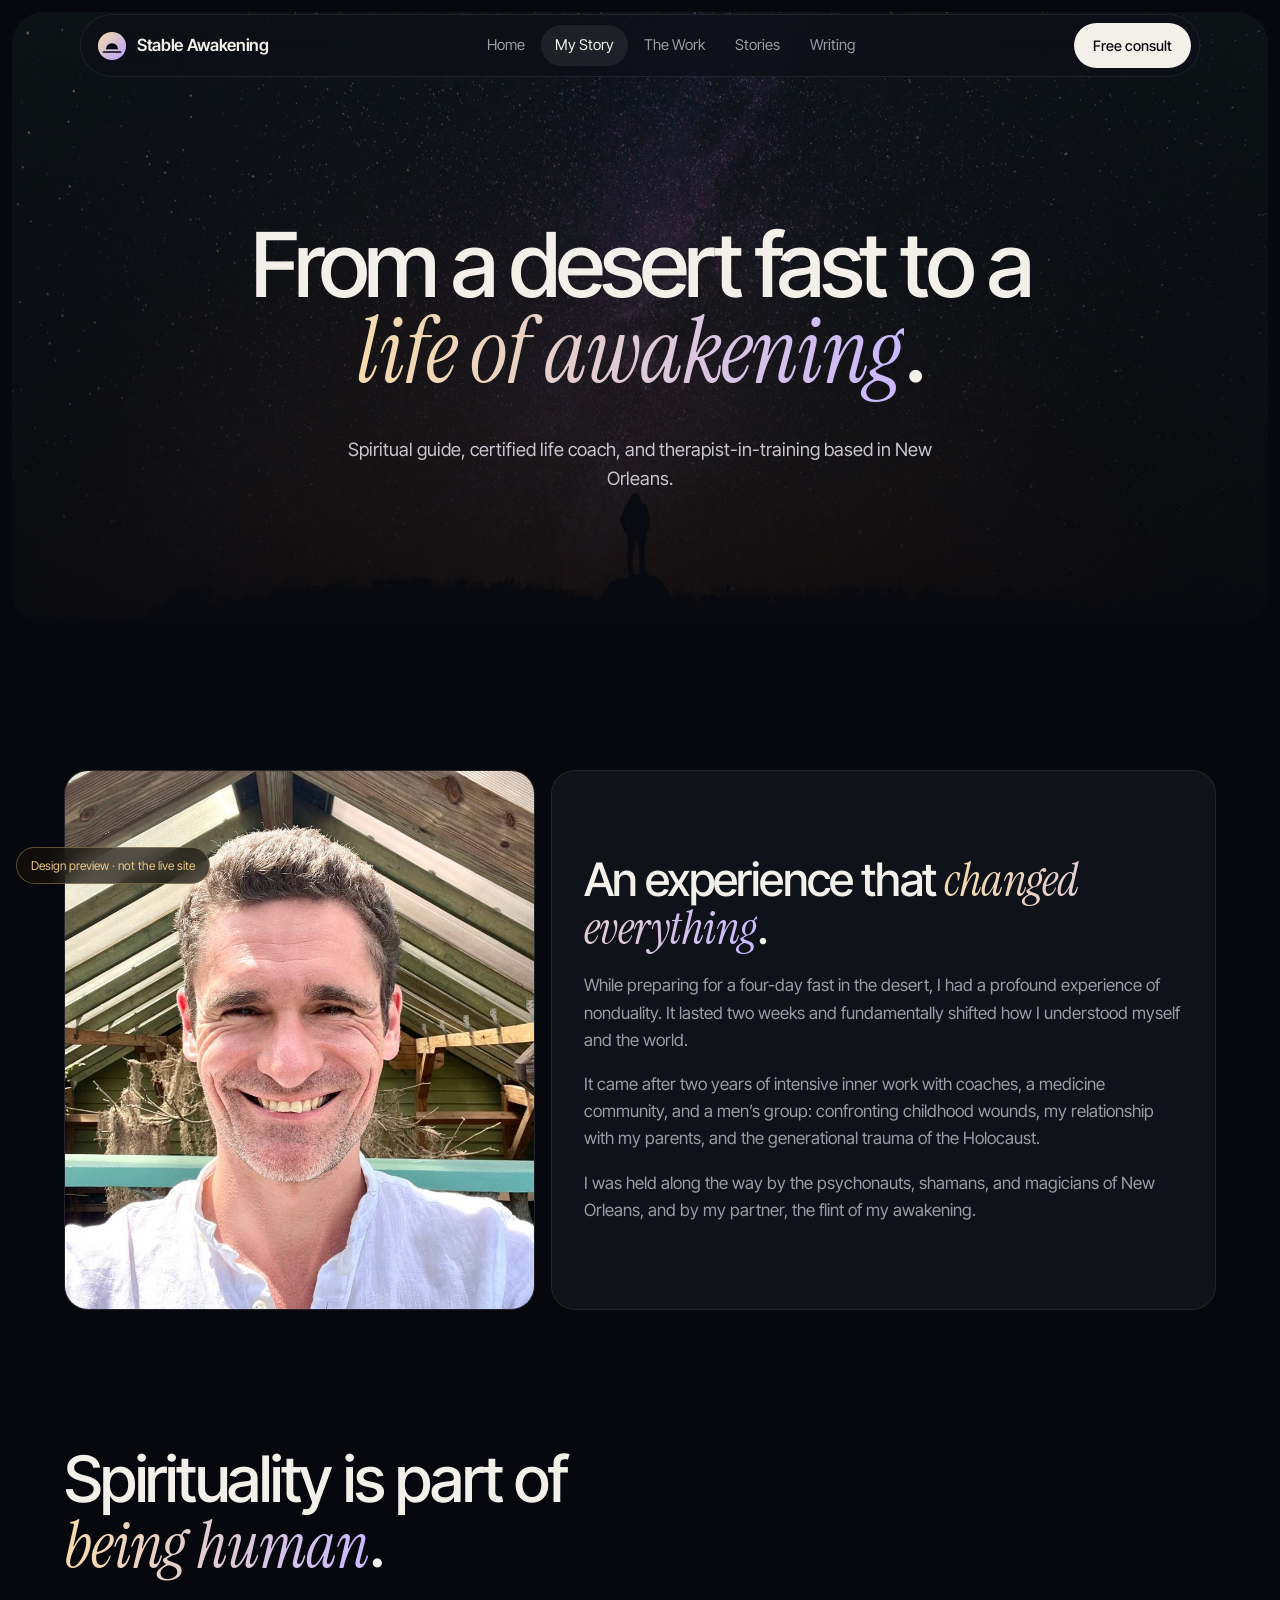
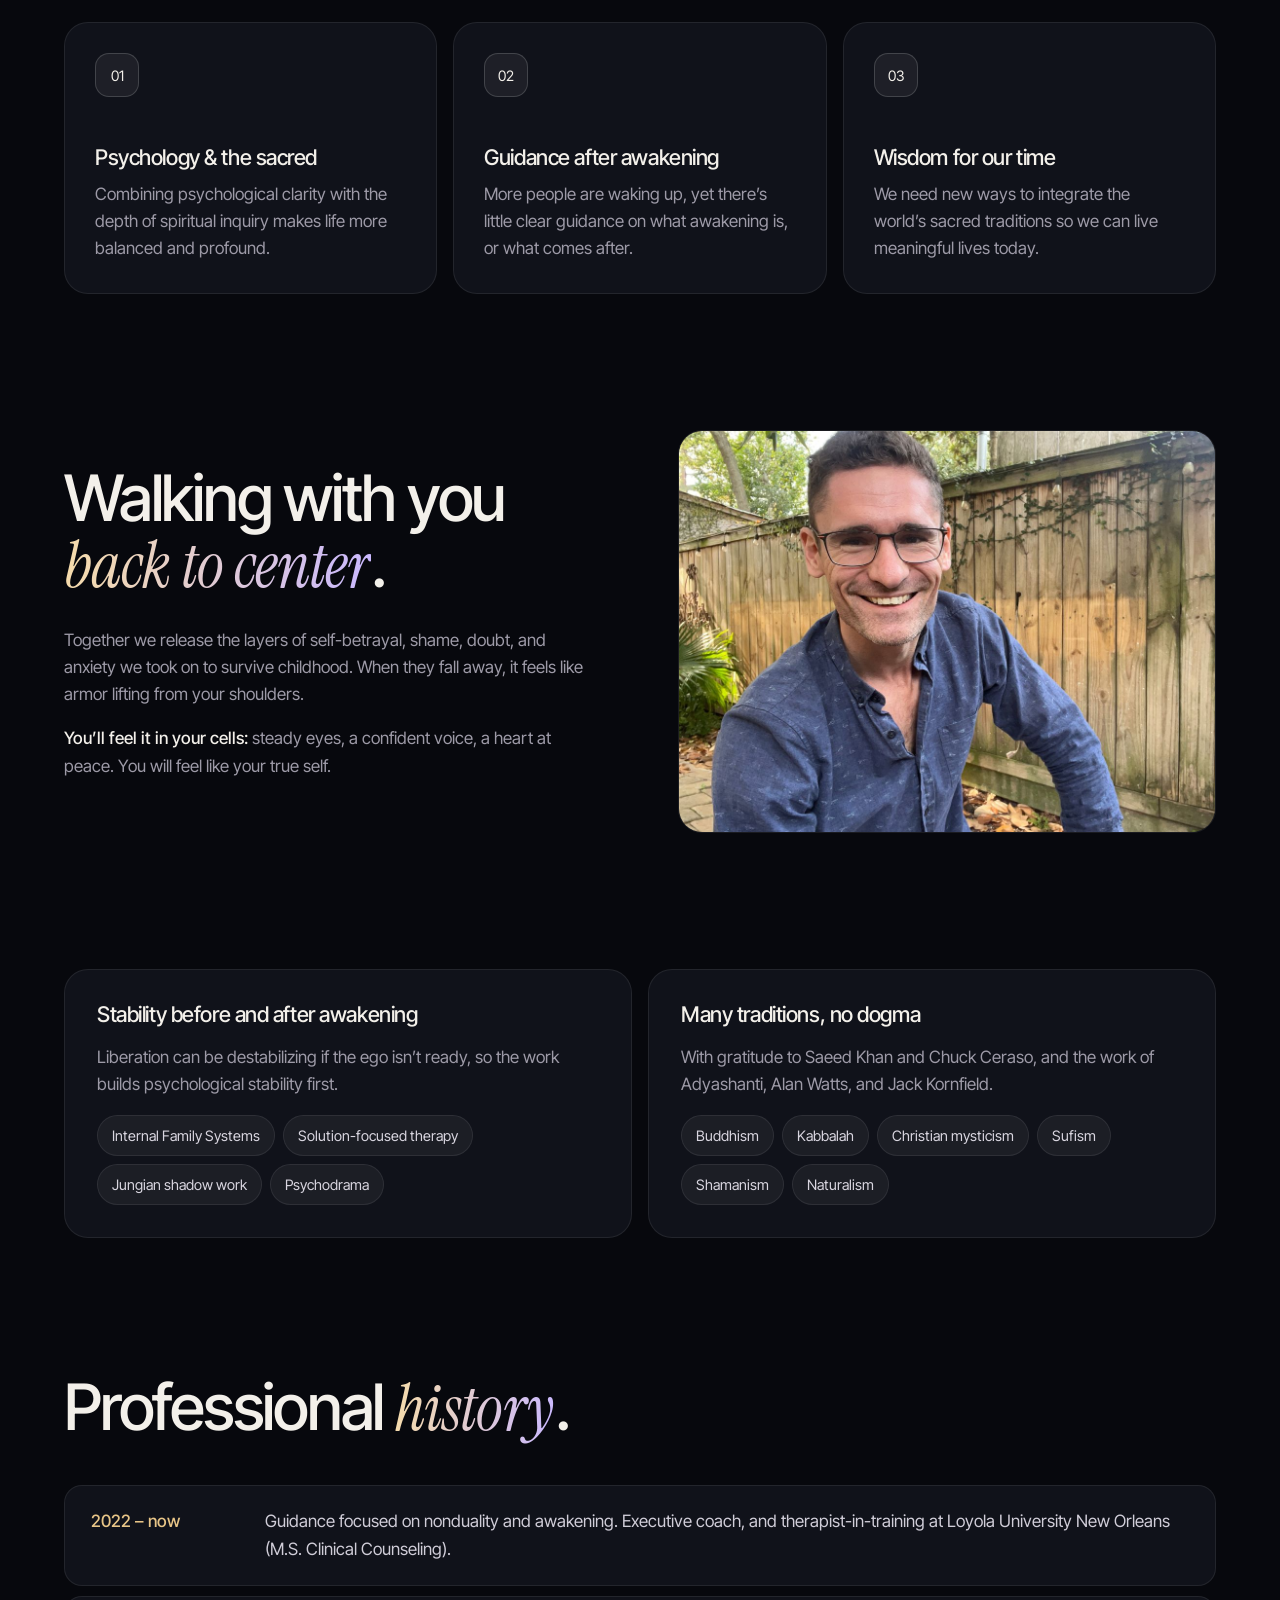
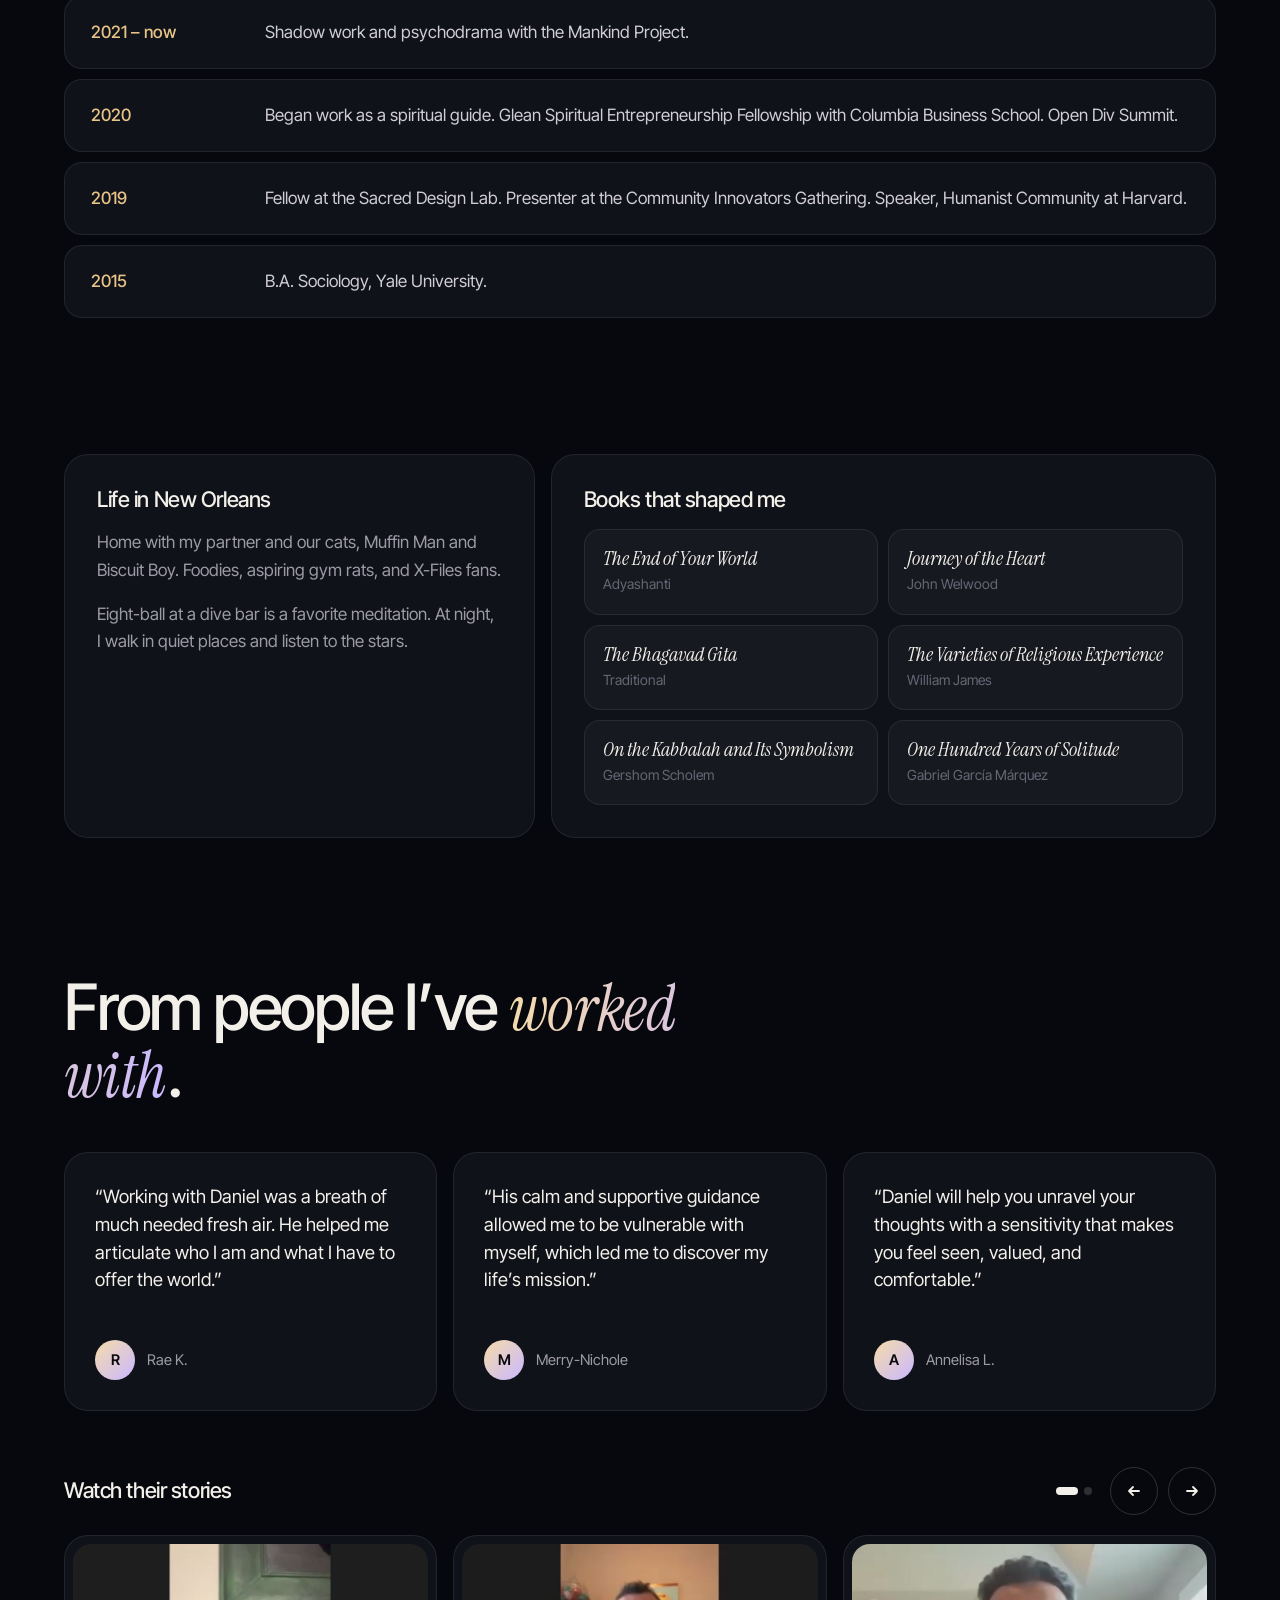
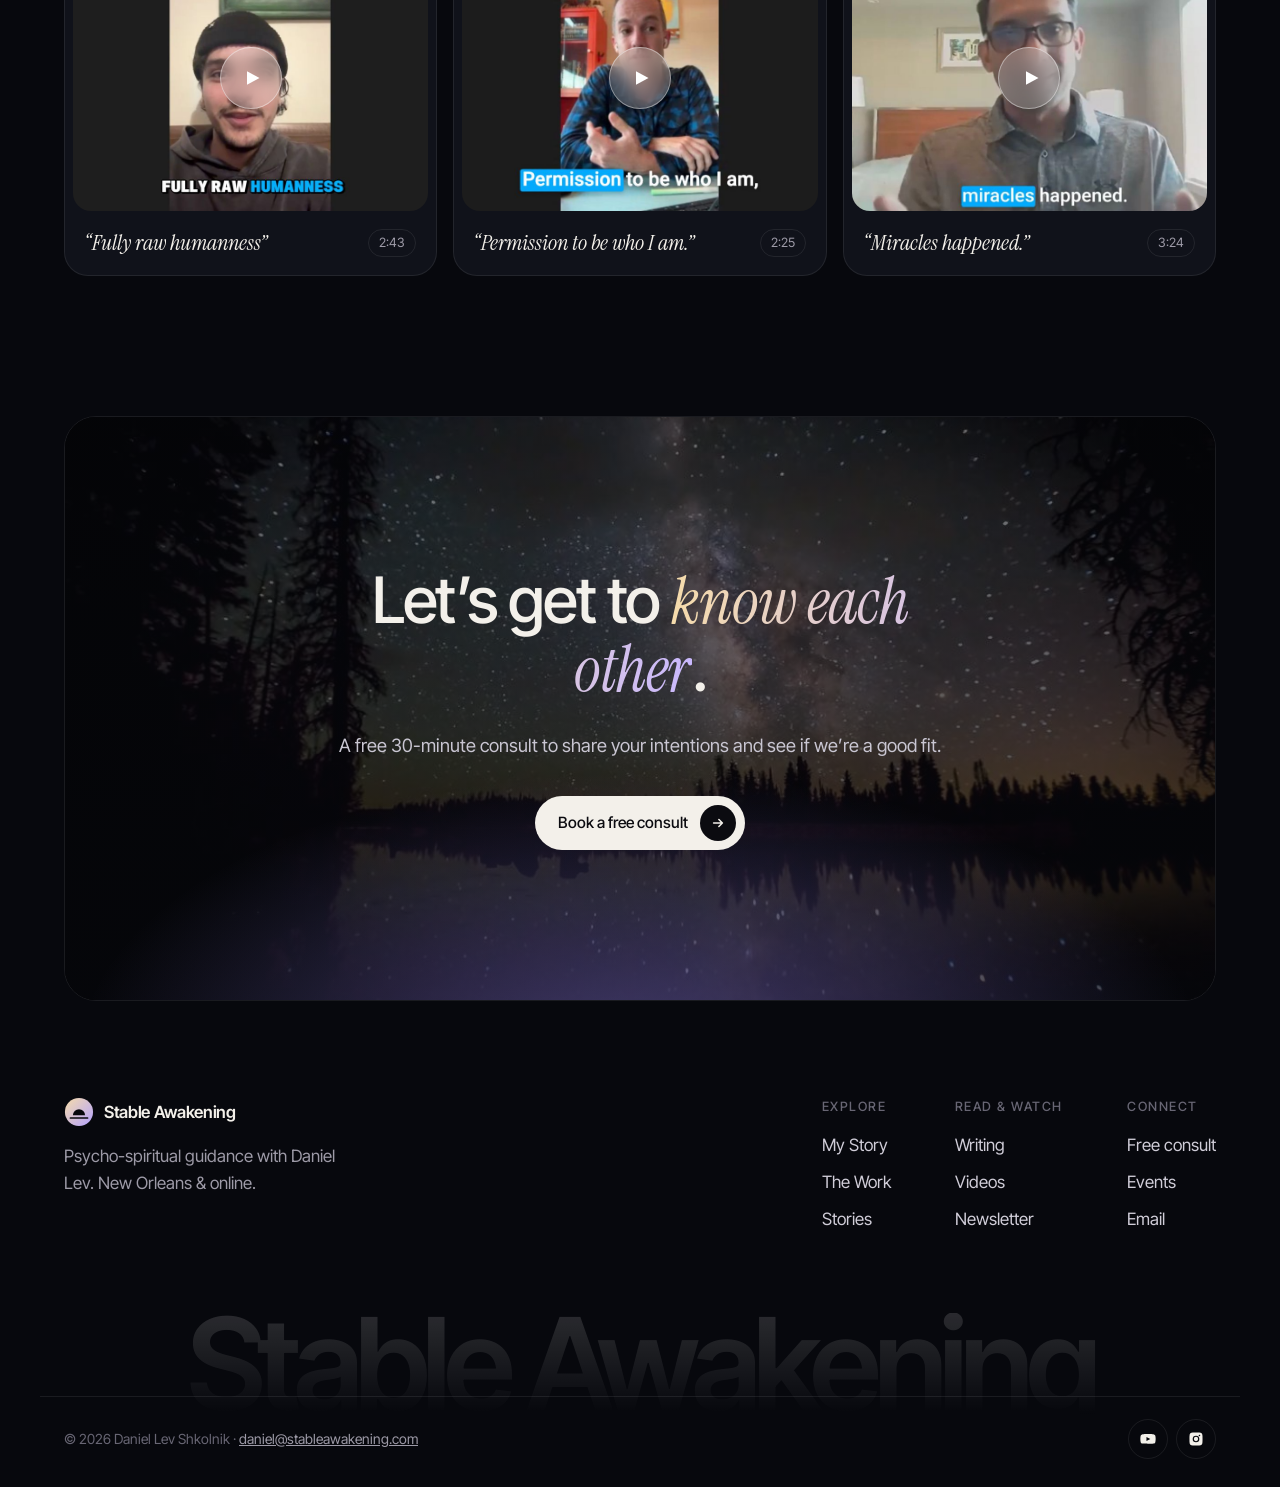
==== commit 9c834ad9: "Remove small labels, add reviews + video carousel in sets of three, mobile hero layout Co-Authored-B" ====
--- a/about.html
+++ b/about.html
@@ -39,8 +39,7 @@
   <main>
     <section class="page-head">
       <div class="page-head-card">
-        <img src="img/grass-field.jpg" alt="">
-        <span class="kicker">My Story</span>
+        <img src="img/hero-night.jpg" alt="">
         <h1>From a desert fast to a <em>life of awakening</em>.</h1>
         <p class="lead">Spiritual guide, certified life coach, and therapist-in-training based in New Orleans.</p>
       </div>
@@ -50,13 +49,8 @@
       <div class="wrap bento">
         <div class="tile photo span-5 reveal">
           <img src="img/daniel-smile.jpg" alt="Daniel Lev Shkolnik smiling">
-          <div class="glass-label">
-            <strong>Summer 2022</strong>
-            <span>High Sierra desert, California</span>
-          </div>
         </div>
         <div class="tile span-7 reveal" style="display:flex;flex-direction:column;justify-content:center">
-          <span class="tile-label">The awakening</span>
           <h2 style="font-size:clamp(2rem,3.6vw,2.9rem)">An experience that <em>changed everything</em>.</h2>
           <p class="muted">While preparing for a four-day fast in the desert, I had a profound experience of nonduality. It lasted two weeks and fundamentally shifted how I understood myself and the world.</p>
           <p class="muted">It came after two years of intensive inner work with coaches, a medicine community, and a men’s group: confronting childhood wounds, my relationship with my parents, and the generational trauma of the Holocaust.</p>
@@ -69,7 +63,6 @@
       <div class="wrap">
         <div class="section-head reveal">
           <div>
-            <span class="kicker">What I believe</span>
             <h2>Spirituality is part of <em>being human</em>.</h2>
           </div>
         </div>
@@ -99,7 +92,6 @@
           <img class="round-img" src="img/daniel-garden.jpg" alt="Daniel Lev in a garden" loading="lazy" style="aspect-ratio:4/3">
         </div>
         <div class="reveal">
-          <span class="kicker">What I do</span>
           <h2>Walking with you <em>back to center</em>.</h2>
           <p>Together we release the layers of self-betrayal, shame, doubt, and anxiety we took on to survive childhood. When they fall away, it feels like armor lifting from your shoulders.</p>
           <p><strong>You’ll feel it in your cells:</strong> steady eyes, a confident voice, a heart at peace. You will feel like your true self.</p>
@@ -110,7 +102,6 @@
     <section class="section" style="padding-top:0">
       <div class="wrap bento">
         <div class="tile span-6 reveal">
-          <span class="tile-label">How I work</span>
           <h3>Stability before and after awakening</h3>
           <p class="muted">Liberation can be destabilizing if the ego isn’t ready, so the work builds psychological stability first.</p>
           <div class="chips">
@@ -121,7 +112,6 @@
           </div>
         </div>
         <div class="tile span-6 reveal">
-          <span class="tile-label">Spiritual influences</span>
           <h3>Many traditions, no dogma</h3>
           <p class="muted">With gratitude to Saeed Khan and Chuck Ceraso, and the work of Adyashanti, Alan Watts, and Jack Kornfield.</p>
           <div class="chips">
@@ -140,7 +130,6 @@
       <div class="wrap">
         <div class="section-head reveal">
           <div>
-            <span class="kicker">Background</span>
             <h2>Professional <em>history</em>.</h2>
           </div>
         </div>
@@ -157,13 +146,12 @@
     <section class="section" style="padding-top:0">
       <div class="wrap bento">
         <div class="tile span-5 reveal">
-          <span class="tile-label">Off the clock</span>
           <h3>Life in New Orleans</h3>
           <p class="muted">Home with my partner and our cats, Muffin Man and Biscuit Boy. Foodies, aspiring gym rats, and X-Files fans.</p>
           <p class="muted" style="margin:0">Eight-ball at a dive bar is a favorite meditation. At night, I walk in quiet places and listen to the stars.</p>
         </div>
         <div class="tile span-7 reveal">
-          <span class="tile-label">Books that shaped me</span>
+          <h3>Books that shaped me</h3>
           <ul class="books">
             <li><em>The End of Your World</em><span>Adyashanti</span></li>
             <li><em>Journey of the Heart</em><span>John Welwood</span></li>
@@ -176,27 +164,42 @@
       </div>
     </section>
 
-    <section class="section" style="padding-top:0">
+    <section class="section" id="stories" style="padding-top:0">
       <div class="wrap">
         <div class="section-head reveal">
-          <div>
-            <span class="kicker">Kind words</span>
-            <h2>From people I’ve <em>worked with</em>.</h2>
-          </div>
-          <a class="text-link" href="index.html#stories">Watch video stories</a>
-        </div>
-        <div class="cards reveal">
+          <h2>From people I’ve <em>worked with</em>.</h2>
+        </div>
+        <div class="cards reviews reveal">
           <div class="card quote-card"><p>“Working with Daniel was a breath of much needed fresh air. He helped me articulate who I am and what I have to offer the world.”</p><cite><span class="avatar">R</span>Rae K.</cite></div>
           <div class="card quote-card"><p>“His calm and supportive guidance allowed me to be vulnerable with myself, which led me to discover my life’s mission.”</p><cite><span class="avatar">M</span>Merry-Nichole</cite></div>
           <div class="card quote-card"><p>“Daniel will help you unravel your thoughts with a sensitivity that makes you feel seen, valued, and comfortable.”</p><cite><span class="avatar">A</span>Annelisa L.</cite></div>
         </div>
+        <div class="video-head reveal">
+          <h3>Watch their stories</h3>
+          <div class="carousel-controls">
+            <div class="dots" data-for="video-track"></div>
+            <button class="icon-btn" data-scroll="-1" aria-controls="video-track" aria-label="Previous videos"><svg viewBox="0 0 16 16" fill="none" stroke="currentColor" stroke-width="1.8" stroke-linecap="round" stroke-linejoin="round"><path d="M13 8H3M7 4L3 8l4 4"/></svg></button>
+            <button class="icon-btn" data-scroll="1" aria-controls="video-track" aria-label="Next videos"><svg viewBox="0 0 16 16" fill="none" stroke="currentColor" stroke-width="1.8" stroke-linecap="round" stroke-linejoin="round"><path d="M3 8h10M9 4l4 4-4 4"/></svg></button>
+          </div>
+        </div>
+        <div class="carousel reveal" id="video-track">
+          <div class="slide">
+            <a class="video-card" href="https://www.stableawakening.com/testimonials-1"><div class="video-thumb"><img src="img/t1.jpg" alt="" loading="lazy"><span class="play"><svg viewBox="0 0 24 24"><path d="M6 4l15 8-15 8z"/></svg></span></div><div class="video-body"><strong>“Fully raw humanness”</strong><span class="duration">2:43</span></div></a>
+            <a class="video-card" href="https://www.stableawakening.com/testimonials-1"><div class="video-thumb"><img src="img/t2.jpg" alt="" loading="lazy"><span class="play"><svg viewBox="0 0 24 24"><path d="M6 4l15 8-15 8z"/></svg></span></div><div class="video-body"><strong>“Permission to be who I am.”</strong><span class="duration">2:25</span></div></a>
+            <a class="video-card" href="https://www.stableawakening.com/testimonials-1"><div class="video-thumb"><img src="img/t3.jpg" alt="" loading="lazy"><span class="play"><svg viewBox="0 0 24 24"><path d="M6 4l15 8-15 8z"/></svg></span></div><div class="video-body"><strong>“Miracles happened.”</strong><span class="duration">3:24</span></div></a>
+          </div>
+          <div class="slide">
+            <a class="video-card" href="https://www.stableawakening.com/testimonials-1"><div class="video-thumb"><img src="img/t4.jpg" alt="" loading="lazy"><span class="play"><svg viewBox="0 0 24 24"><path d="M6 4l15 8-15 8z"/></svg></span></div><div class="video-body"><strong>“I’m not holding back.”</strong><span class="duration">3:16</span></div></a>
+            <a class="video-card" href="https://www.stableawakening.com/testimonials-1"><div class="video-thumb"><img src="img/t5.jpg" alt="" loading="lazy"><span class="play"><svg viewBox="0 0 24 24"><path d="M6 4l15 8-15 8z"/></svg></span></div><div class="video-body"><strong>“Wow.”</strong><span class="duration">3:14</span></div></a>
+            <a class="video-card" href="https://www.stableawakening.com/testimonials-1"><div class="video-thumb"><img src="img/t6.jpg" alt="" loading="lazy"><span class="play"><svg viewBox="0 0 24 24"><path d="M6 4l15 8-15 8z"/></svg></span></div><div class="video-body"><strong>“It felt like Peace.”</strong><span class="duration">3:18</span></div></a>
+          </div>
+        </div>
       </div>
     </section>
 
     <section class="wrap">
       <div class="cta reveal">
-        <img src="img/hero-night.jpg" alt="" loading="lazy">
-        <span class="kicker">Working with me</span>
+        <img src="img/milky-lake.jpg" alt="" loading="lazy">
         <h2>Let’s get to <em>know each other</em>.</h2>
         <p class="lead" style="margin:0 auto 36px;color:#c9c6d2">A free 30-minute consult to share your intentions and see if we’re a good fit.</p>
         <div class="btn-row">
--- a/styles.css
+++ b/styles.css
@@ -603,3 +603,44 @@
   .footer-cols { gap: 40px; }
   .preview-pill { font-size: 11px; }
 }
+
+/* Reviews + video carousel in sets of three */
+.video-head { display: flex; justify-content: space-between; align-items: center; gap: 16px; margin: 56px 0 20px; }
+.video-head h3 { margin: 0; }
+.carousel { grid-auto-columns: 100%; }
+.slide { display: grid; grid-template-columns: repeat(3, 1fr); gap: 16px; scroll-snap-align: start; }
+.dots { display: flex; gap: 6px; margin-right: 8px; }
+.dots button { width: 8px; height: 8px; padding: 0; border: 0; border-radius: 999px; background: var(--border-2); cursor: pointer; transition: width 0.25s, background 0.25s; }
+.dots button.active { width: 22px; background: var(--text); }
+.hero-portrait { display: none; position: relative; margin: 0; border-radius: var(--r-lg); overflow: hidden; }
+.hero-portrait img { width: 100%; aspect-ratio: 4 / 5; object-fit: cover; }
+.tile h3 { margin-bottom: 16px; }
+
+@media (min-width: 641px) {
+  .video-card { scroll-snap-align: none; }
+}
+@media (max-width: 1000px) {
+  .cards.reviews { grid-template-columns: repeat(3, 1fr); }
+}
+
+/* Phone: image first, then text, then Daniel */
+@media (max-width: 640px) {
+  .cards.reviews { grid-template-columns: 1fr; }
+  .carousel { grid-auto-columns: 86%; }
+  .slide { display: contents; }
+  .video-card { scroll-snap-align: start; }
+  .dots { display: none; }
+  .hide-mobile { display: none; }
+  .hero, .page-head { padding: 84px 8px 0; }
+  .hero-card, .page-head-card { min-height: 0; padding: 0; border-radius: 0; overflow: visible; text-align: left; align-items: stretch; isolation: auto; }
+  .hero-card::after, .page-head-card::after { display: none; }
+  .hero-card > img, .page-head-card > img { position: relative; inset: auto; height: auto; aspect-ratio: 1 / 1; border-radius: 26px; animation: none; opacity: 1; z-index: auto; }
+  .page-head-card > img { aspect-ratio: 4 / 3; }
+  .hero-inner { margin: 0; padding: 28px 4px 0; align-items: flex-start; }
+  .hero .lead { margin: 8px 0 28px; }
+  .hero .btn-row { justify-content: flex-start; }
+  .hero-portrait { display: block; margin-top: 36px; }
+  .hero-stats { margin-top: 16px; }
+  .page-head h1, .page-head .lead { margin-inline: 0; padding-inline: 4px; }
+  .page-head h1 { margin-top: 28px; }
+}
